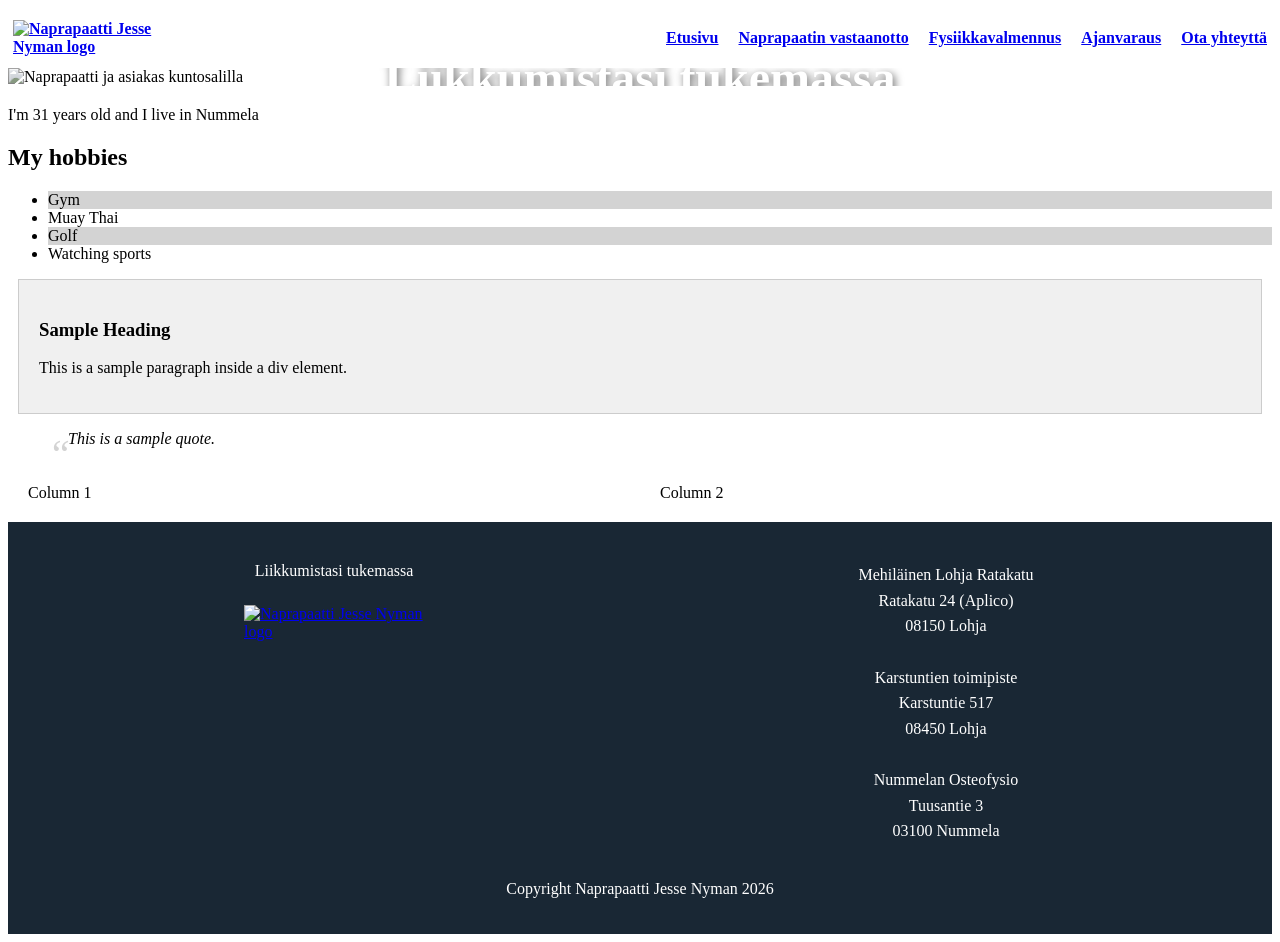
==== index.html @ fa47d410 "Välivienti" ====
<!DOCTYPE html>
<html lang="fi">

<head>
    <meta charset="UTF-8">
    <meta name="viewport" content="width=device-width, initial-scale=1.0">
    <link rel="stylesheet" href="styles.css">

    <title>Naprapaatti Jesse Nyman - Etusivu</title>
</head>
    
<body>
    <header>
        <a href="#index.html"><img src="../WSK projektityo/Kuvat/naprapaatti-JN-logo3.png" alt="Naprapaatti Jesse Nyman logo" class="logo"></a>
        <nav class="responsive-nav">
            <button class="menu-toggle" aria-expanded="false" aria-controls="main-nav">☰ Menu</button>
            <ul id="main-nav" class="nav-list">
        <li><a href="#index.html">Etusivu</a></li>
        <li><a href="#naprapaatin-vastaanotto.html">Naprapaatin vastaanotto</a></li>
        <li><a href="#fysiikkavalmennus.html">Fysiikkavalmennus</a></li>
        <li><a href="#ajanvaraus">Ajanvaraus</a></li>
        <li><a href="#ota-yhteyttä.html">Ota yhteyttä</a></li>
        </ul>
        </nav>
    </header>

    <div class="kansikuva-container">
        <img src="../WSK projektityo/Kuvat/naprapaatti-kansikuva.jpg" alt="Naprapaatti ja asiakas kuntosalilla" class="kansikuva">
        <h1>Liikkumistasi tukemassa</h1>
    </div>
    
    <main>
        <section id="about">
        
        <p>I'm 31 years old and I live in Nummela</p>
        </section>
    </main>

    <h2>My hobbies</h2>
    <ul class="pseudo-list">
    <li>Gym</li>
    <li>Muay Thai</li>
    <li>Golf</li>
    <li>Watching sports</li>
    </ul>

    <div class="content-box">
        <h3>Sample Heading</h3>
        <p>This is a sample paragraph inside a div element.</p>
    </div>

    <blockquote class="quote">
        This is a sample quote.
    </blockquote>
    
    <div class="responsive-container">
      <div class="column">Column 1</div>
      <div class="column">Column 2</div>
    </div>

    <footer>
        <div class="responsive-container">
            <div class="column footer-column">
                <p>Liikkumistasi tukemassa</p>
                <a href="#index.html"><img src="../WSK projektityo/Kuvat/naprapaatti-JN-logo3.png" alt="Naprapaatti Jesse Nyman logo" class="logo"></a>
            </div>
            <div class="column footer-column">
                <p class="footer-address">
                    Mehiläinen Lohja Ratakatu<br>
                    Ratakatu 24 (Aplico)<br>
                    08150 Lohja<br><br>
                    Karstuntien toimipiste<br>
                    Karstuntie 517<br>
                    08450 Lohja<br><br>
                    Nummelan Osteofysio<br>
                    Tuusantie 3<br>
                    03100 Nummela
                </p>
            </div>
        </div>
        <p>Copyright Naprapaatti Jesse Nyman 2026</p>
    </footer>
        <script>
        (function(){
            var btn = document.querySelector('.menu-toggle');
            var nav = document.querySelector('.responsive-nav');
            var list = document.getElementById('main-nav');
            if (!btn || !nav || !list) return;
            btn.addEventListener('click', function(){
                var expanded = this.getAttribute('aria-expanded') === 'true';
                this.setAttribute('aria-expanded', String(!expanded));
                nav.classList.toggle('open');
            });
        })();
        </script>
</body>

</html>
---- styles.css ----
@media (min-width: 576px) {
    :root {
        --container: 992px;
        --postwidth: 33.333333333333%;
        --btnpadding: 20px 40px;
        --primarybtnpadding: 20px 40px;
        --secondarybtnpadding: calc(20px - 3px) calc(40px - 3px);
        --btnfs: 16px;
        --bodyfontsize: 16px;
        --bodylineheight: 1.6;
        --bodyletterspacing: 0px;
        --h1fontsize: 55px;
        --h1lineheight: 1.4em;
        --h1letterspacing: 0px;
        --h2fontsize: 35px;
        --h2lineheight: 1.4em;
        --h2letterspacing: 0px;
        --h3fontsize: 22px;
        --h3lineheight: 1.4em;
        --h3letterspacing: 0px;
        --h4fontsize: 18px;
        --h4lineheight: 1.4em;
        --h4letterspacing: 0px;
        --h5fontsize: 16px;
        --h5lineheight: 1.4em;
        --h5letterspacing: 0px;
        --h6fontsize: 14px;
        --h6lineheight: 1.4em;
        --h6letterspacing: 0px;
    }
}

:root {
    --nv-primary-accent: #4fc5c5;
    --nv-secondary-accent: #8e8e8e;
    --nv-site-bg: #ffffff;
    --nv-light-bg: #f7efe8;
    --nv-dark-bg: #192734;
    --nv-text-color: #222224;
    --nv-text-dark-bg: #ffffff;
    --nv-c-1: #77b978;
    --nv-c-2: #f37262;
    --nv-fallback-ff: Arial, Helvetica, sans-serif;
}

header {
    background-color: white;
    color: #222224;
    padding: 5px;
    font: Fira sans, sans-serif;
    font-weight: 700;
    display: flex;
    align-items: center;
    gap: 20px;  /* Space between logo, menu-toggle and nav */
    justify-content: space-between;
    flex-wrap: nowrap;
    position: sticky;
    top: 0;
    z-index: 1000;
}

.logo {
        width: auto;
        max-width: 180px;
        height: auto;
    }

/* Cover image container with overlay h1 */
.kansikuva-container {
    position: relative;
    display: inline-block;
    width: 100%;
    overflow: hidden;
}

.kansikuva {
    max-width: 100%;
    height: auto;
    display: block;
    filter: grayscale(80%)
}

.kansikuva-container h1 {
    position: absolute;
    top: 50%;
    left: 50%;
    transform: translate(-50%, -50%);
    color: white;
    text-align: left;
    font-size: 3rem;
    text-shadow: 2px 2px 8px rgba(0, 0, 0, 0.6);
    margin: 0;
    z-index: 10;
}

@media (max-width: 600px) {
    .kansikuva-container h1 {
        font-size: 1.5rem;
    }
}

body {
    background-color: white;
    font: Poppins, sans-serif;
}

button.menu-toggle {
    background-color: #4fc5c5;
    color: white;
    align-items: left;
    padding: 10px 20px;
    border: none;
    cursor: pointer;
    display: none; /* hidden on larger screens; shown in small-screen media query */
    }

.responsive-nav {
    display: flex;
    align-items: center;
    gap: 10px;
}

.responsive-nav .nav-list {
    display: flex;
    list-style: none;
    align-items: right;
    gap: 20px;
    font: fira sans, sans-serif;
    text-wrap: nowrap;
    }
    
@media (max-width: 600px) {
.responsive-nav .nav-list {
    display: none;
    }
    
.responsive-nav .menu-toggle {
    display: block;
    }

/* when JS toggles the open class, show the nav as a vertical list */
.responsive-nav.open .nav-list {
    display: flex;
    flex-direction: column;
    gap: 10px;
}
}

.content-box {
    padding: 20px;
    margin: 10px;
    background-color: #f0f0f0;
    border: 1px solid #ccc;
    }

table {
    width: 100%;
    border-collapse: collapse;
    }
    
th, td {
    border: 1px solid #ddd;
    padding: 8px;
    text-align: left;
    }
    
th {
    background-color: #f2f2f2;
    }

.transition-button {
    background-color: #4fc5c5;
    color: white;
    padding: 10px 20px;
    border: none;
    cursor: pointer;
    transition: background-color 0.3s ease;
    }
      
.transition-button:hover {
    background-color: lightcoral;
    }

.pseudo-list li:nth-child(odd) {
    background-color: lightgray;
    }
      
.pseudo-list li:nth-child(even) {
    background-color: white;
    }
      
.quote {
    position: relative;
    padding-left: 20px;
    font-style: italic;
    }
      
.quote::before {
    content: '“';
    font-size: 40px;
    position: absolute;
    left: 0;
    top: 0;
    color: lightgray;
    }

.responsive-container {
    display: flex;
    flex-wrap: wrap;
    }
    
.column {
    flex: 1;
    padding: 20px;
    flex-wrap: wrap;
}

/* Stack footer column items vertically */
.footer-column {
    display: flex;
    flex-direction: column;
    align-items: center;
    gap: 15px;
}

.footer-column p {
    margin: 0;
    text-align: center;
    text-wrap: wrap;
}

.footer-column .logo {
    margin-top: 10px;
}

.footer-address {
    line-height: 1.6;
}

footer p{
    text-align: center;
}

footer {
    background-color: #192734;
    color: white;
    padding: 20px;   
}

.alkuhaastattelu-kuva {
    max-width: 100%;
    height: auto;
    display: block;
}

.kuntoutus-kuva {
    max-width: 100%;
    height: auto;
    display: block;
}

@media (max-width: 600px) {
.column {
    flex: 100%;
    }
    }

.media-query-box {
    padding: 20px;
    text-align: center;
    }
    
@media (max-width: 600px) {
.media-query-box {
    background-color: lightcoral;
    }
    }
    
@media (min-width: 601px) {
.media-query-box {
    background-color: lightblue;
    }
    }

form {
    display: flex;
    flex-direction: column;
    gap: 10px;
    }
    
label {
    font-weight: bold;
    }
    
input[type="text"], input[type="email"] {
    padding: 8px;
    border: 1px solid #ddd;
    border-radius: 4px;
    }
    
input[type="submit"] {
    background-color: #4CAF50;
    color: white;
    padding: 10px;
    border: none;
    border-radius: 4px;
    cursor: pointer;
    }
    
input[type="submit"]:hover {
    background-color: #45a049;
    }

.logo-carousel-section {
    padding: 40px 20px;
}

.logo-carousel-section h2 {
    text-align: center;
    margin-bottom: 20px;
    font-size: 1.8rem;
}

.logo-carousel {
    display: flex;
    align-items: center;
    gap: 10px;
    max-width: 1200px;
    margin: 0 auto;
}

.carousel-track-wrapper {
    overflow: hidden;
    flex: 1;
}

.carousel-track {
    display: flex;
    gap: 20px;
    transition: transform 0.4s ease;
}

.carousel-item {
    flex: 0 0 calc((100% - 40px) / 3);
    display: flex;
    justify-content: center;
    align-items: center;
    padding: 20px;
    border: 1px solid #ddd;
    border-radius: 12px;
    background-color: #ffffff;
    min-height: 120px;
}

.carousel-item img {
    max-width: 100%;
    max-height: 80px;
    object-fit: contain;
}

.carousel-button {
    background-color: #4fc5c5;
    color: white;
    border: none;
    width: 42px;
    height: 42px;
    border-radius: 50%;
    cursor: pointer;
    font-size: 1.5rem;
}
.carousel-button:disabled {
    opacity: 0.4;
    cursor: not-allowed;
}
.carousel-item {
    animation: logo-pulse 8s ease-in-out infinite alternate;
}

.carousel-item:hover {
    animation-play-state: paused;
}

@keyframes logo-pulse {
    from {
        transform: translateY(0);
    }
    to {
        transform: translateY(-8px);
    }
}

@media (max-width: 900px) {
    .carousel-item {
        flex: 0 0 calc((100% - 20px) / 2);
    }
}

@media (max-width: 600px) {
    .logo-carousel {
        flex-direction: column;
    }

    .carousel-item {
        flex: 0 0 100%;
    }

    .carousel-button {
        width: 40px;
        height: 40px;
    }
}
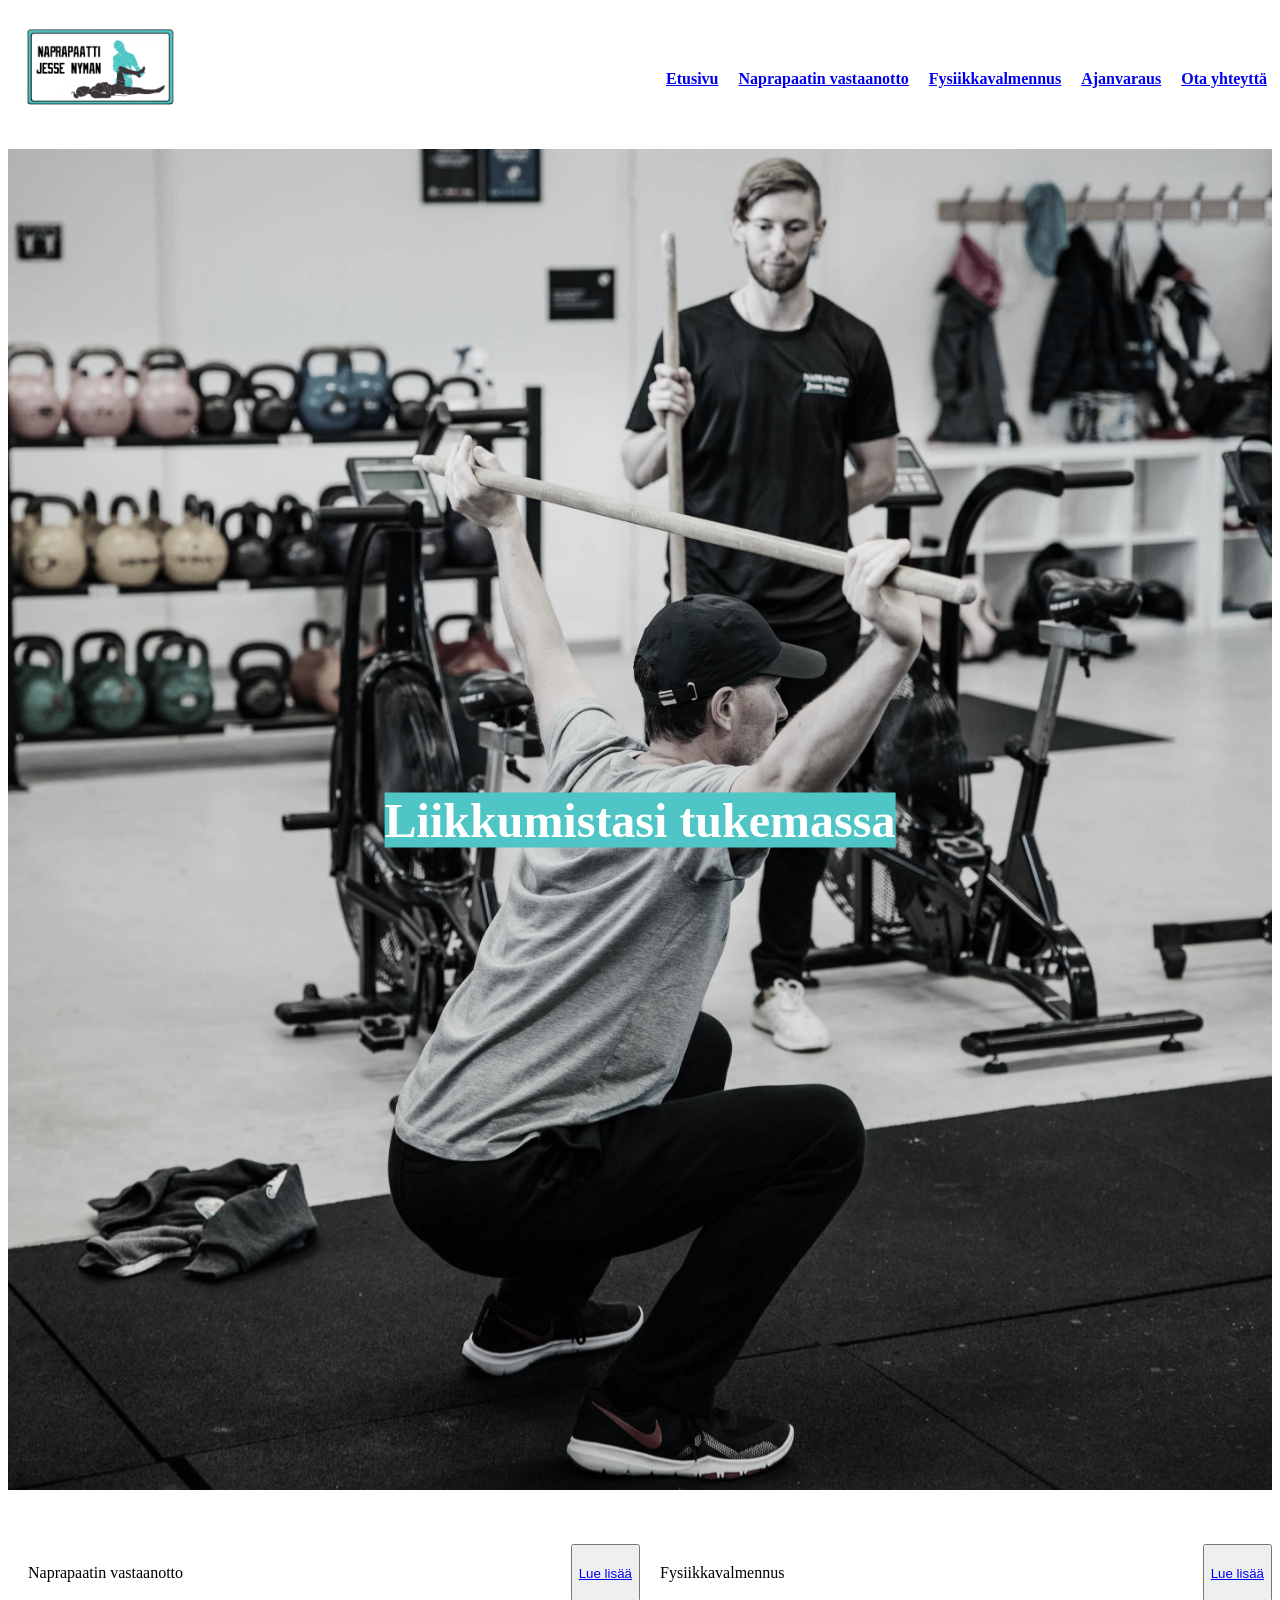
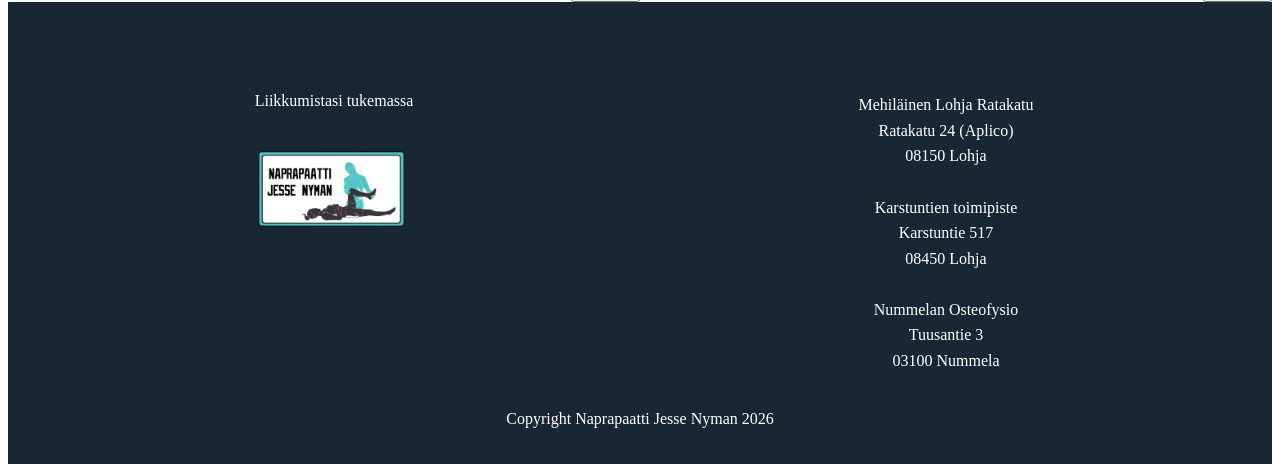
==== commit d8fb52dd: "Viimeiset muokkaukset" ====
--- a/index.html
+++ b/index.html
@@ -11,58 +11,36 @@
     
 <body>
     <header>
-        <a href="#index.html"><img src="../WSK projektityo/Kuvat/naprapaatti-JN-logo3.png" alt="Naprapaatti Jesse Nyman logo" class="logo"></a>
+        <a href="index.html"><img src="./Kuvat/naprapaatti-JN-logo3.png" alt="Naprapaatti Jesse Nyman logo" class="logo"></a>
         <nav class="responsive-nav">
             <button class="menu-toggle" aria-expanded="false" aria-controls="main-nav">☰ Menu</button>
             <ul id="main-nav" class="nav-list">
-        <li><a href="#index.html">Etusivu</a></li>
-        <li><a href="#naprapaatin-vastaanotto.html">Naprapaatin vastaanotto</a></li>
-        <li><a href="#fysiikkavalmennus.html">Fysiikkavalmennus</a></li>
-        <li><a href="#ajanvaraus">Ajanvaraus</a></li>
-        <li><a href="#ota-yhteyttä.html">Ota yhteyttä</a></li>
+        <li><a href="index.html">Etusivu</a></li>
+        <li><a href="naprapaatin-vastaanotto.html">Naprapaatin vastaanotto</a></li>
+        <li><a href="fysiikkavalmennus.html">Fysiikkavalmennus</a></li>
+        <li><a href="naprapaatin-vastaanotto.html#ajanvaraus">Ajanvaraus</a></li>
+        <li><a href="ota-yhteyttä.html">Ota yhteyttä</a></li>
         </ul>
         </nav>
     </header>
 
     <div class="kansikuva-container">
-        <img src="../WSK projektityo/Kuvat/naprapaatti-kansikuva.jpg" alt="Naprapaatti ja asiakas kuntosalilla" class="kansikuva">
+        <img src="./Kuvat/naprapaatti-kansikuva.jpg" alt="Naprapaatti ja asiakas kuntosalilla" class="kansikuva">
         <h1>Liikkumistasi tukemassa</h1>
     </div>
     
     <main>
-        <section id="about">
-        
-        <p>I'm 31 years old and I live in Nummela</p>
-        </section>
+        <div class="responsive-container">
+      <div class="column">Naprapaatin vastaanotto</div><br><button><a href="naprapaatin-vastaanotto.html">Lue lisää</a></button>
+      <div class="column">Fysiikkavalmennus</div><br><button><a href="fysiikkavalmennus.html">Lue lisää</a></button>
+    </div>
     </main>
-
-    <h2>My hobbies</h2>
-    <ul class="pseudo-list">
-    <li>Gym</li>
-    <li>Muay Thai</li>
-    <li>Golf</li>
-    <li>Watching sports</li>
-    </ul>
-
-    <div class="content-box">
-        <h3>Sample Heading</h3>
-        <p>This is a sample paragraph inside a div element.</p>
-    </div>
-
-    <blockquote class="quote">
-        This is a sample quote.
-    </blockquote>
-    
-    <div class="responsive-container">
-      <div class="column">Column 1</div>
-      <div class="column">Column 2</div>
-    </div>
 
     <footer>
         <div class="responsive-container">
             <div class="column footer-column">
                 <p>Liikkumistasi tukemassa</p>
-                <a href="#index.html"><img src="../WSK projektityo/Kuvat/naprapaatti-JN-logo3.png" alt="Naprapaatti Jesse Nyman logo" class="logo"></a>
+                <a href="index.html"><img src="./Kuvat/naprapaatti-JN-logo3.png" alt="Naprapaatti Jesse Nyman logo" class="logo"></a>
             </div>
             <div class="column footer-column">
                 <p class="footer-address">
--- a/styles.css
+++ b/styles.css
@@ -1,5 +1,4 @@
-@media (min-width: 576px) {
-    :root {
+:root {
         --container: 992px;
         --postwidth: 33.333333333333%;
         --btnpadding: 20px 40px;
@@ -28,7 +27,7 @@
         --h6lineheight: 1.4em;
         --h6letterspacing: 0px;
     }
-}
+
 
 :root {
     --nv-primary-accent: #4fc5c5;
@@ -85,10 +84,10 @@
     top: 50%;
     left: 50%;
     transform: translate(-50%, -50%);
-    color: white;
+    color: #ffffff;
+    background-color: #4fc5c5;
     text-align: left;
     font-size: 3rem;
-    text-shadow: 2px 2px 8px rgba(0, 0, 0, 0.6);
     margin: 0;
     z-index: 10;
 }
@@ -149,62 +148,21 @@
 .content-box {
     padding: 20px;
     margin: 10px;
-    background-color: #f0f0f0;
+    background-color: #192734;
     border: 1px solid #ccc;
-    }
-
-table {
-    width: 100%;
-    border-collapse: collapse;
-    }
-    
-th, td {
-    border: 1px solid #ddd;
-    padding: 8px;
-    text-align: left;
-    }
-    
-th {
-    background-color: #f2f2f2;
-    }
-
-.transition-button {
-    background-color: #4fc5c5;
-    color: white;
-    padding: 10px 20px;
-    border: none;
-    cursor: pointer;
-    transition: background-color 0.3s ease;
-    }
-      
-.transition-button:hover {
-    background-color: lightcoral;
+    color:#ffffff
     }
 
 .pseudo-list li:nth-child(odd) {
-    background-color: lightgray;
+    background-color: #4fc5c5;
     }
       
 .pseudo-list li:nth-child(even) {
     background-color: white;
     }
       
-.quote {
-    position: relative;
-    padding-left: 20px;
-    font-style: italic;
-    }
-      
-.quote::before {
-    content: '“';
-    font-size: 40px;
-    position: absolute;
-    left: 0;
-    top: 0;
-    color: lightgray;
-    }
-
 .responsive-container {
+    margin-top: 50px;
     display: flex;
     flex-wrap: wrap;
     }
@@ -253,6 +211,20 @@
     display: block;
 }
 
+.varaus-section {
+    text-align: center;
+    margin: 40px 0;
+    button {
+        background-color: #4fc5c5;
+        color: white;
+        font-weight: bold;
+        padding: 10px 20px;
+        border: none;
+        border-radius: 4px;
+        cursor: pointer;
+    }
+}
+
 .kuntoutus-kuva {
     max-width: 100%;
     height: auto;
@@ -265,23 +237,6 @@
     }
     }
 
-.media-query-box {
-    padding: 20px;
-    text-align: center;
-    }
-    
-@media (max-width: 600px) {
-.media-query-box {
-    background-color: lightcoral;
-    }
-    }
-    
-@media (min-width: 601px) {
-.media-query-box {
-    background-color: lightblue;
-    }
-    }
-
 form {
     display: flex;
     flex-direction: column;
@@ -299,7 +254,7 @@
     }
     
 input[type="submit"] {
-    background-color: #4CAF50;
+    background-color: #4fc5c5;
     color: white;
     padding: 10px;
     border: none;
@@ -346,7 +301,7 @@
     justify-content: center;
     align-items: center;
     padding: 20px;
-    border: 1px solid #ddd;
+    border: 1px solid #222224;
     border-radius: 12px;
     background-color: #ffffff;
     min-height: 120px;
@@ -372,9 +327,6 @@
     opacity: 0.4;
     cursor: not-allowed;
 }
-.carousel-item {
-    animation: logo-pulse 8s ease-in-out infinite alternate;
-}
 
 .carousel-item:hover {
     animation-play-state: paused;
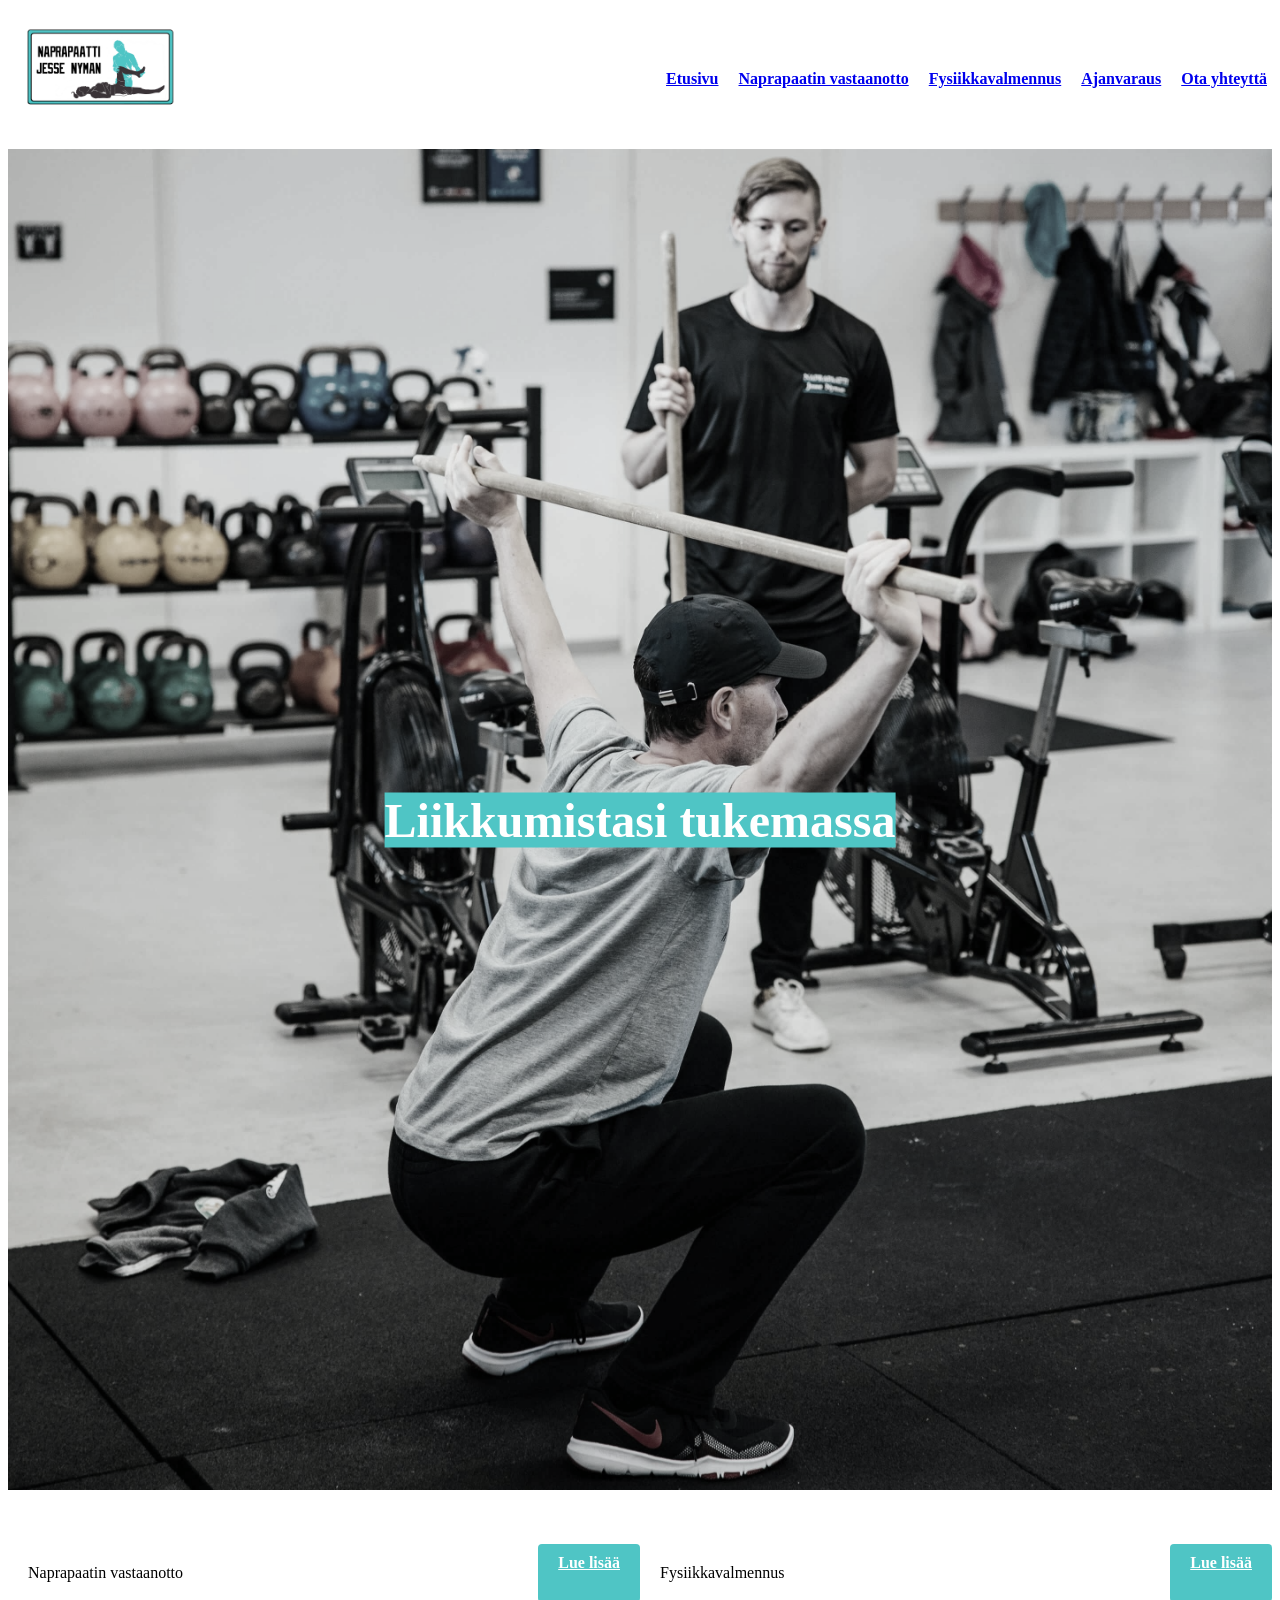
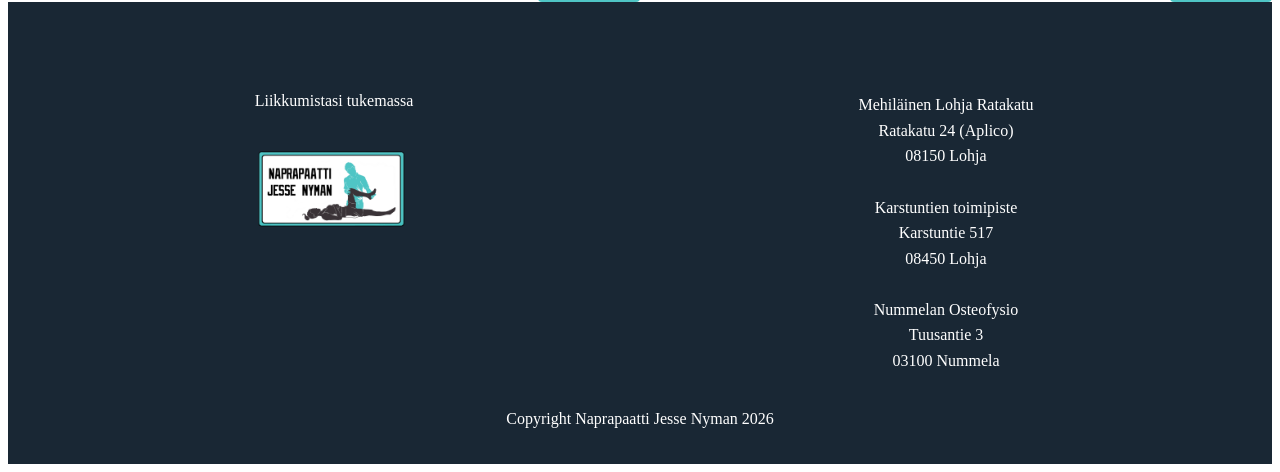
==== commit 3a044a35: "W3C validation korjaukset" ====
--- a/index.html
+++ b/index.html
@@ -31,8 +31,8 @@
     
     <main>
         <div class="responsive-container">
-      <div class="column">Naprapaatin vastaanotto</div><br><button><a href="naprapaatin-vastaanotto.html">Lue lisää</a></button>
-      <div class="column">Fysiikkavalmennus</div><br><button><a href="fysiikkavalmennus.html">Lue lisää</a></button>
+      <div class="column">Naprapaatin vastaanotto</div><br><a href="naprapaatin-vastaanotto.html" class="button">Lue lisää</a>
+      <div class="column">Fysiikkavalmennus</div><br><a href="fysiikkavalmennus.html" class="button">Lue lisää</a>
     </div>
     </main>
 
--- a/styles.css
+++ b/styles.css
@@ -214,7 +214,9 @@
 .varaus-section {
     text-align: center;
     margin: 40px 0;
-    button {
+}
+
+.button {
         background-color: #4fc5c5;
         color: white;
         font-weight: bold;
@@ -223,7 +225,6 @@
         border-radius: 4px;
         cursor: pointer;
     }
-}
 
 .kuntoutus-kuva {
     max-width: 100%;
